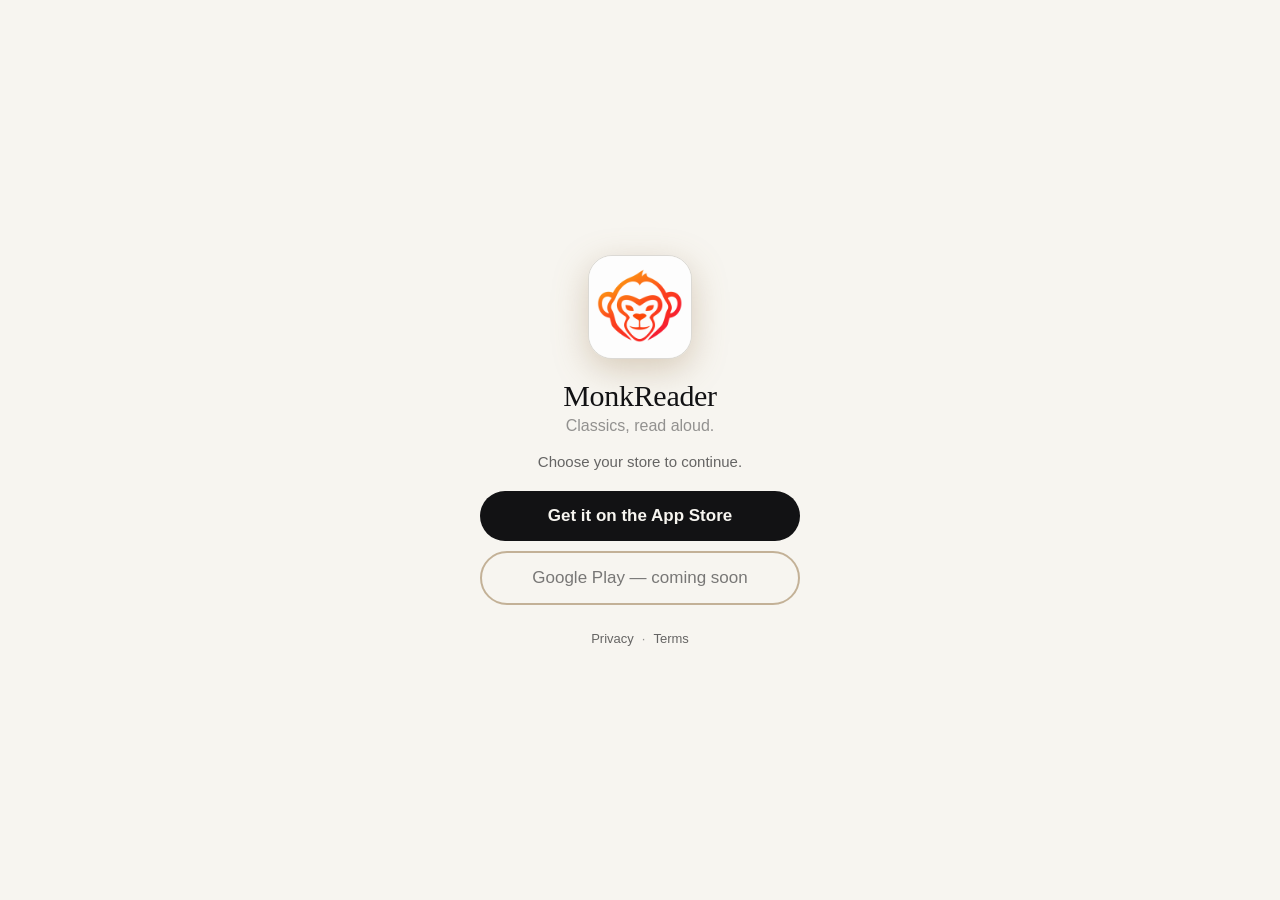
==== app-link/index.html @ 32d40a01 "Add smart app-link: auto-redirect to App Store / Play Store for social bios" ====
<!DOCTYPE html>
<html lang="en">
<head>
<meta charset="utf-8">
<meta name="viewport" content="width=device-width, initial-scale=1, viewport-fit=cover">
<title>MonkReader — Get the app</title>
<meta name="description" content="MonkReader turns classics and your documents into speech, on-device. Get it on the App Store or Google Play.">
<meta name="theme-color" content="#121214">

<!--
  ═══════════════════════════════════════════════════════════════════
  MONKREADER SMART LINK — one bio link for Instagram / YouTube / TikTok
  ═══════════════════════════════════════════════════════════════════
  HOW IT WORKS
    iPhone / iPad / Mac  → App Store (auto-redirect)
    Android              → Google Play (auto-redirect, once ANDROID_URL set)
    Desktop / unknown    → landing page with both store buttons (no redirect)

  GOING LIVE (Android is in review right now — this page already works)
    1. The day Play approves the app, paste its URL into ANDROID_URL below.
       That's the ONLY change needed. The bio link stays the same.
    2. iOS needs no change: it uses the same App Store listing as the live
       Mac app (id6804973353), so it lights up automatically on approval.

  TESTING (no device lab needed)
    ?store=ios      pretend to be an iPhone
    ?store=android  pretend to be an Android phone
    ?store=desktop  pretend to be a desktop browser
    ?noredirect=1   show the landing page without auto-redirecting
    Combine: ?store=android&noredirect=1

  DEPLOYED COPY
    This file is deployed from the Privacy repo (GitHub Pages) so the bio
    link is public and stable. Keep the Marketing/post-kit/app-link/ copy
    in sync — same file, same icon.png next to it.

  NOTE ON QUERY PARAMS (?, e.g. ?utm_source=instagram)
    They are harmless but are NOT forwarded to the stores — Apple/Google
    strip unknown params. Keep them if you add page analytics later.
-->
<link rel="icon" href="icon.png">
<link rel="apple-touch-icon" href="icon.png">
<link rel="canonical" href="https://funmania.github.io/MonkReader/app-link/">
<!-- If you add a custom domain, replace the funmania.github.io URLs below. -->
<meta property="og:type" content="website">
<meta property="og:site_name" content="MonkReader">
<meta property="og:title" content="MonkReader — Classics, read aloud">
<meta property="og:description" content="Any PDF, just press play. Get MonkReader on the App Store or Google Play.">
<meta property="og:url" content="https://funmania.github.io/MonkReader/app-link/">
<meta property="og:image" content="https://funmania.github.io/MonkReader/app-link/icon.png">
<meta name="twitter:card" content="summary">
<meta name="twitter:title" content="MonkReader — Classics, read aloud">
<meta name="twitter:description" content="Any PDF, just press play. Get MonkReader on the App Store or Google Play.">
<meta name="twitter:image" content="https://funmania.github.io/MonkReader/app-link/icon.png">
<style>
  :root {
    --paper: #f7f5f0; --ink: #121214; --soft: rgba(18,18,20,.64);
    --faint: rgba(18,18,20,.44); --hairline: rgba(18,18,20,.12);
    --brass: #9a7b4f; --brass-deep: #7c6240; --btn-ink: #121214;
  }
  @media (prefers-color-scheme: dark) {
    :root {
      --paper: #121214; --ink: #f2ede3; --soft: rgba(255,255,255,.62);
      --faint: rgba(255,255,255,.42); --hairline: rgba(255,255,255,.14);
      --brass: #c7a87a; --brass-deep: #c7a87a; --btn-ink: #f2ede3;
    }
  }
  * { margin: 0; padding: 0; box-sizing: border-box; }
  html { -webkit-text-size-adjust: 100%; }
  body {
    background: var(--paper); color: var(--ink);
    font-family: -apple-system, BlinkMacSystemFont, "SF Pro Text", "Segoe UI", Inter, Roboto, sans-serif;
    min-height: 100vh; min-height: 100dvh;
    display: flex; align-items: center; justify-content: center;
    padding: 24px 20px;
  }
  .card { text-align: center; max-width: 420px; width: 100%; }
  img.icon {
    width: 104px; height: 104px; border-radius: 24px; display: block; margin: 0 auto;
    box-shadow: 0 10px 34px rgba(154,123,79,.35);
    border: 1px solid var(--hairline);
  }
  h1 {
    font-family: Georgia, "Times New Roman", serif; font-weight: 400;
    font-size: 30px; letter-spacing: -.01em; margin: 20px 0 4px;
  }
  p.sub { color: var(--faint); font-size: 16px; margin-bottom: 18px; }
  p.status { color: var(--soft); font-size: 15px; min-height: 24px; margin-bottom: 14px; }
  .spinner {
    width: 22px; height: 22px; margin: 0 auto 14px; border-radius: 50%;
    border: 2.5px solid var(--hairline); border-top-color: var(--brass);
    animation: spin 0.9s linear infinite;
  }
  @media (prefers-reduced-motion: reduce) { .spinner { animation: none; } }
  @keyframes spin { to { transform: rotate(360deg); } }
  a.btn {
    display: block; margin: 10px auto; max-width: 320px;
    padding: 15px 20px; border-radius: 999px; text-decoration: none;
    font-size: 17px; font-weight: 600;
  }
  a.btn:focus-visible { outline: 3px solid var(--brass); outline-offset: 2px; }
  a.primary { background: var(--btn-ink); color: var(--paper); }
  @media (prefers-color-scheme: dark) { a.primary { background: #f2ede3; color: #121214; } }
  a.ghost { border: 2px solid var(--brass); color: var(--ink); font-weight: 500; }
  a.disabled { opacity: .55; }
  .soon {
    margin: 16px auto 0; max-width: 340px; font-size: 14px; line-height: 1.6;
    color: var(--soft); border: 1px dashed var(--brass);
    border-radius: 14px; padding: 12px 16px;
  }
  .hint {
    margin: 16px auto 0; max-width: 340px; font-size: 13.5px; line-height: 1.6;
    color: var(--faint);
  }
  footer { margin-top: 26px; font-size: 13px; color: var(--faint); }
  footer a { color: var(--soft); text-decoration: none; margin: 0 8px; }
  footer a:hover { color: var(--brass-deep); }
</style>
</head>
<body>
<main class="card">
  <img class="icon" src="icon.png" alt="MonkReader app icon" width="104" height="104" fetchpriority="high">
  <h1>MonkReader</h1>
  <p class="sub">Classics, read aloud.</p>
  <div class="spinner" id="spin" aria-hidden="true"></div>
  <p class="status" id="status" role="status" aria-live="polite">Finding your store…</p>
  <a class="btn primary" id="bMain" href="https://apps.apple.com/app/monkreader/id6804973353">Get the app</a>
  <a class="btn ghost" id="bAlt" href="https://apps.apple.com/app/monkreader/id6804973353" hidden>Other platform</a>
  <p class="soon" id="soon" hidden></p>
  <p class="hint" id="hint" hidden>Opened inside Instagram&nbsp;/ TikTok&nbsp;/ YouTube? If the store doesn’t open, tap <strong>···</strong> (top&nbsp;right) → “Open in browser”, then try again.</p>
  <noscript><p class="soon">JavaScript is off, so pick your store above — either button works without it.</p></noscript>
  <footer><a href="https://funmania.github.io/MonkReader/">Privacy</a>·<a href="https://funmania.github.io/MonkReader/terms.html">Terms</a></footer>
</main>
<script>
(function () {
  "use strict";

  // ── Store URLs ────────────────────────────────────────────────
  var IOS_URL = "https://apps.apple.com/app/monkreader/id6804973353";
  // TODO(Android launch): paste the Play Store URL the day it goes live, e.g.
  //   "https://play.google.com/store/apps/details?id=com.example.monkreader"
  // Until then Android visitors see "coming soon" (never a broken redirect).
  var ANDROID_URL = "";

  // ── Pure detection (unit-tested in node; keep logic in sync) ──
  function detectPlatform(ua, maxTouch, hadTouch) {
    ua = ua || "";
    if (/Android/i.test(ua)) return "android";
    if (/iPhone|iPad|iPod/i.test(ua)) return "ios";
    // iPadOS 13+ in desktop mode reports "Macintosh" — touch gives it away.
    if (/Macintosh|Mac OS X/i.test(ua) && ((maxTouch || 0) > 1 || hadTouch === true)) return "ios";
    if (/Macintosh|Mac OS X/i.test(ua)) return "mac";
    if (/Windows|Linux|CrOS|CrOS x86_64|PlayStation|Xbox|Nintendo/i.test(ua)) return "desktop";
    if (/Mobile/i.test(ua)) return "ios"; // unknown phone: App Store is live today
    return "desktop";
  }
  function isInApp(ua) {
    return /Instagram|FBAN|FBAV|FB_IAB|TikTok|Musical\.ly|Snapchat|YouTube|Line\/|MicroMessenger|WeChat|Weibo|Twitter|Pinterest|LinkedIn|Discord|Telegram|WhatsApp|KAKAOTALK|Naver|ByteDance/i.test(ua || "");
  }

  // ── Inputs ────────────────────────────────────────────────────
  var ua = navigator.userAgent || "";
  var touch = navigator.maxTouchPoints || 0;
  var params = new URLSearchParams(location.search);
  var force = (params.get("store") || "").toLowerCase();
  var noRedirect = params.has("noredirect") || params.get("redirect") === "0";
  var platform = (force === "ios" || force === "android" || force === "mac" || force === "desktop")
    ? force : detectPlatform(ua, touch, false);

  // ── Render ────────────────────────────────────────────────────
  var status = document.getElementById("status");
  var spin = document.getElementById("spin");
  var main = document.getElementById("bMain");
  var alt = document.getElementById("bAlt");
  var soon = document.getElementById("soon");
  var hint = document.getElementById("hint");
  var target = null;

  function setMain(text, href, disabled) {
    main.textContent = text;
    main.href = href;
    main.classList.toggle("disabled", !!disabled);
    if (disabled) main.setAttribute("aria-disabled", "true");
    else main.removeAttribute("aria-disabled");
  }
  function setAlt(text, href) {
    alt.textContent = text;
    alt.href = href;
    alt.hidden = false;
  }

  if (platform === "android" && ANDROID_URL) {
    status.textContent = "Taking you to Google Play…";
    setMain("Get it on Google Play", ANDROID_URL, false);
    setAlt("App Store", IOS_URL);
    target = ANDROID_URL;
  } else if (platform === "android") {
    // Android build still in review: no redirect, no dead link.
    spin.style.display = "none";
    status.textContent = "You’re early — good taste.";
    setMain("Google Play — coming soon", "#", true);
    setAlt("Get it on iPhone / Mac", IOS_URL);
    soon.textContent = "MonkReader for Android is in review. This same link will open Google Play the moment it’s live — check back soon.";
    soon.hidden = false;
  } else if (platform === "desktop") {
    spin.style.display = "none";
    status.textContent = "Choose your store to continue.";
    setMain("Get it on the App Store", IOS_URL, false);
    if (ANDROID_URL) setAlt("Get it on Google Play", ANDROID_URL);
    else { setAlt("Google Play — coming soon", "#"); alt.classList.add("disabled"); alt.setAttribute("aria-disabled", "true"); }
  } else { // ios or mac — same listing, live since the Mac release
    status.textContent = "Taking you to the App Store…";
    setMain("Get it on the App Store", IOS_URL, false);
    if (ANDROID_URL) setAlt("Google Play", ANDROID_URL);
    target = IOS_URL;
  }

  if (isInApp(ua) && platform !== "desktop") hint.hidden = false;

  // ── Auto-redirect (phones only, short beat so the tap target exists
  //    if an in-app browser blocks programmatic navigation) ──────
  if (target && !noRedirect) {
    setTimeout(function () { location.replace(target); }, 450);
    setTimeout(function () {
      spin.style.display = "none";
      status.textContent = "Not redirected? Tap the button below.";
    }, 2600);
  } else {
    spin.style.display = "none";
  }
})();
</script>
</body>
</html>
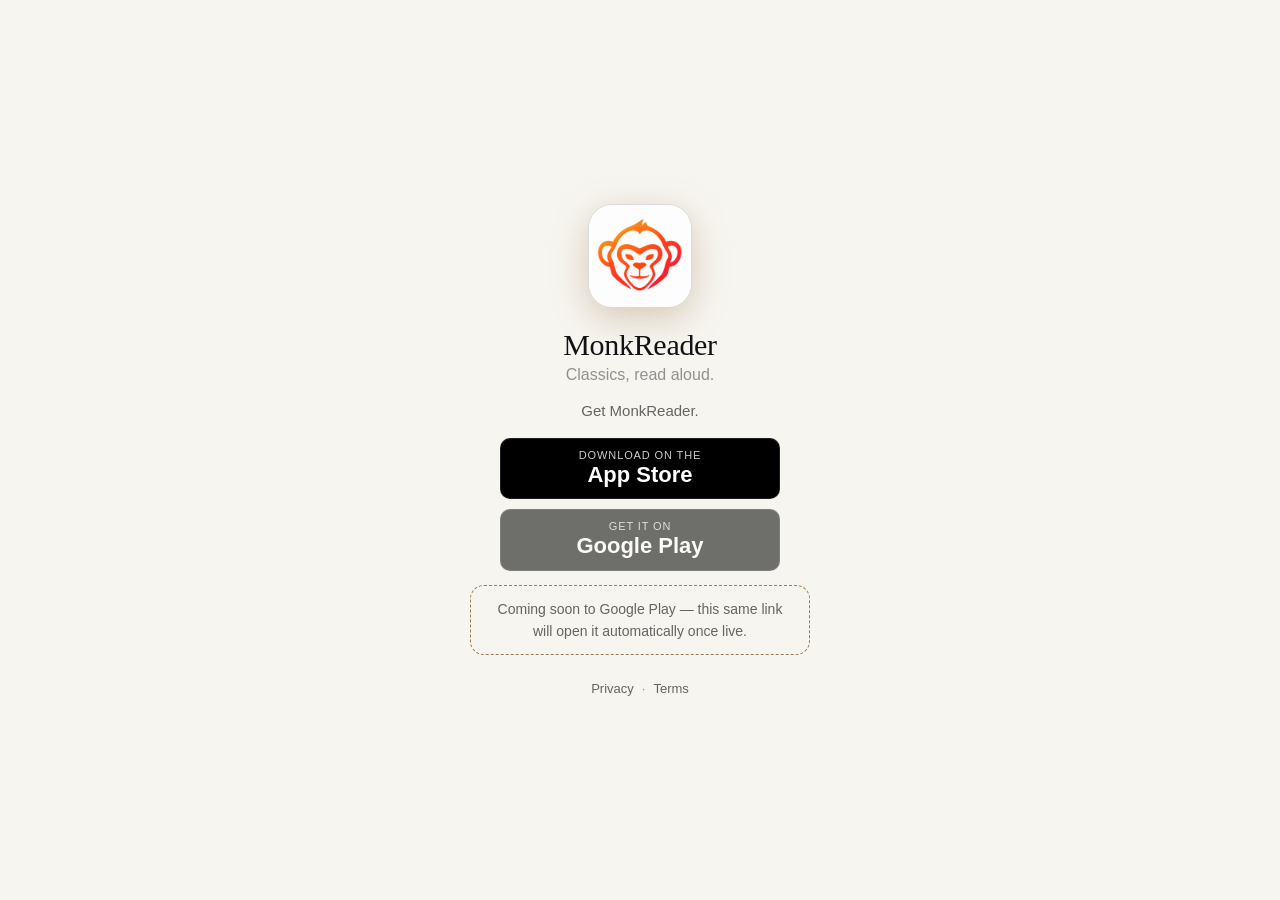
==== commit 8d74a89f: "Simplify app-link to standard App Store + Google Play badges" ====
--- a/app-link/index.html
+++ b/app-link/index.html
@@ -4,39 +4,17 @@
 <meta charset="utf-8">
 <meta name="viewport" content="width=device-width, initial-scale=1, viewport-fit=cover">
 <title>MonkReader — Get the app</title>
-<meta name="description" content="MonkReader turns classics and your documents into speech, on-device. Get it on the App Store or Google Play.">
+<meta name="description" content="MonkReader turns classics and your documents into speech, on-device. Download on the App Store or get it on Google Play.">
 <meta name="theme-color" content="#121214">
 
 <!--
-  ═══════════════════════════════════════════════════════════════════
-  MONKREADER SMART LINK — one bio link for Instagram / YouTube / TikTok
-  ═══════════════════════════════════════════════════════════════════
-  HOW IT WORKS
-    iPhone / iPad / Mac  → App Store (auto-redirect)
-    Android              → Google Play (auto-redirect, once ANDROID_URL set)
-    Desktop / unknown    → landing page with both store buttons (no redirect)
+  MONKREADER SMART LINK — one bio link for Instagram / YouTube / TikTok.
+  iPhone/iPad → App Store. Android → Google Play (once ANDROID_URL is set).
+  Anything else → both badges, no redirect.
 
-  GOING LIVE (Android is in review right now — this page already works)
-    1. The day Play approves the app, paste its URL into ANDROID_URL below.
-       That's the ONLY change needed. The bio link stays the same.
-    2. iOS needs no change: it uses the same App Store listing as the live
-       Mac app (id6804973353), so it lights up automatically on approval.
-
-  TESTING (no device lab needed)
-    ?store=ios      pretend to be an iPhone
-    ?store=android  pretend to be an Android phone
-    ?store=desktop  pretend to be a desktop browser
-    ?noredirect=1   show the landing page without auto-redirecting
-    Combine: ?store=android&noredirect=1
-
-  DEPLOYED COPY
-    This file is deployed from the Privacy repo (GitHub Pages) so the bio
-    link is public and stable. Keep the Marketing/post-kit/app-link/ copy
-    in sync — same file, same icon.png next to it.
-
-  NOTE ON QUERY PARAMS (?, e.g. ?utm_source=instagram)
-    They are harmless but are NOT forwarded to the stores — Apple/Google
-    strip unknown params. Keep them if you add page analytics later.
+  ANDROID LAUNCH: paste the Play Store URL into ANDROID_URL below. Only change needed.
+  TESTING: ?store=ios | ?store=android | ?store=desktop, ?noredirect=1 to preview.
+  Deployed from the Privacy repo (GitHub Pages). Keep Marketing/post-kit/app-link/ in sync.
 -->
 <link rel="icon" href="icon.png">
 <link rel="apple-touch-icon" href="icon.png">
@@ -45,24 +23,24 @@
 <meta property="og:type" content="website">
 <meta property="og:site_name" content="MonkReader">
 <meta property="og:title" content="MonkReader — Classics, read aloud">
-<meta property="og:description" content="Any PDF, just press play. Get MonkReader on the App Store or Google Play.">
+<meta property="og:description" content="Any PDF, just press play. Download on the App Store or get it on Google Play.">
 <meta property="og:url" content="https://funmania.github.io/MonkReader/app-link/">
 <meta property="og:image" content="https://funmania.github.io/MonkReader/app-link/icon.png">
 <meta name="twitter:card" content="summary">
 <meta name="twitter:title" content="MonkReader — Classics, read aloud">
-<meta name="twitter:description" content="Any PDF, just press play. Get MonkReader on the App Store or Google Play.">
+<meta name="twitter:description" content="Any PDF, just press play. Download on the App Store or get it on Google Play.">
 <meta name="twitter:image" content="https://funmania.github.io/MonkReader/app-link/icon.png">
 <style>
   :root {
     --paper: #f7f5f0; --ink: #121214; --soft: rgba(18,18,20,.64);
     --faint: rgba(18,18,20,.44); --hairline: rgba(18,18,20,.12);
-    --brass: #9a7b4f; --brass-deep: #7c6240; --btn-ink: #121214;
+    --brass: #9a7b4f; --brass-deep: #7c6240;
   }
   @media (prefers-color-scheme: dark) {
     :root {
       --paper: #121214; --ink: #f2ede3; --soft: rgba(255,255,255,.62);
       --faint: rgba(255,255,255,.42); --hairline: rgba(255,255,255,.14);
-      --brass: #c7a87a; --brass-deep: #c7a87a; --btn-ink: #f2ede3;
+      --brass: #c7a87a; --brass-deep: #c7a87a;
     }
   }
   * { margin: 0; padding: 0; box-sizing: border-box; }
@@ -85,33 +63,29 @@
     font-size: 30px; letter-spacing: -.01em; margin: 20px 0 4px;
   }
   p.sub { color: var(--faint); font-size: 16px; margin-bottom: 18px; }
-  p.status { color: var(--soft); font-size: 15px; min-height: 24px; margin-bottom: 14px; }
+  p.status { color: var(--soft); font-size: 15px; min-height: 24px; margin-bottom: 12px; }
   .spinner {
-    width: 22px; height: 22px; margin: 0 auto 14px; border-radius: 50%;
+    width: 22px; height: 22px; margin: 0 auto 12px; border-radius: 50%;
     border: 2.5px solid var(--hairline); border-top-color: var(--brass);
     animation: spin 0.9s linear infinite;
   }
   @media (prefers-reduced-motion: reduce) { .spinner { animation: none; } }
   @keyframes spin { to { transform: rotate(360deg); } }
-  a.btn {
-    display: block; margin: 10px auto; max-width: 320px;
-    padding: 15px 20px; border-radius: 999px; text-decoration: none;
-    font-size: 17px; font-weight: 600;
+  a.store {
+    display: block; margin: 10px auto; max-width: 280px;
+    background: #000; color: #fff; border: 1px solid rgba(255,255,255,.12);
+    border-radius: 10px; padding: 10px 16px; text-decoration: none;
   }
-  a.btn:focus-visible { outline: 3px solid var(--brass); outline-offset: 2px; }
-  a.primary { background: var(--btn-ink); color: var(--paper); }
-  @media (prefers-color-scheme: dark) { a.primary { background: #f2ede3; color: #121214; } }
-  a.ghost { border: 2px solid var(--brass); color: var(--ink); font-weight: 500; }
-  a.disabled { opacity: .55; }
+  a.store:focus-visible { outline: 3px solid var(--brass); outline-offset: 2px; }
+  a.store .t1 { display: block; font-size: 11px; letter-spacing: .08em; text-transform: uppercase; opacity: .8; }
+  a.store .t2 { display: block; font-size: 22px; font-weight: 600; line-height: 1.25; }
+  a.store.disabled { opacity: .55; }
   .soon {
-    margin: 16px auto 0; max-width: 340px; font-size: 14px; line-height: 1.6;
+    margin: 14px auto 0; max-width: 340px; font-size: 14px; line-height: 1.6;
     color: var(--soft); border: 1px dashed var(--brass);
     border-radius: 14px; padding: 12px 16px;
   }
-  .hint {
-    margin: 16px auto 0; max-width: 340px; font-size: 13.5px; line-height: 1.6;
-    color: var(--faint);
-  }
+  .hint { margin: 14px auto 0; max-width: 340px; font-size: 13.5px; line-height: 1.6; color: var(--faint); }
   footer { margin-top: 26px; font-size: 13px; color: var(--faint); }
   footer a { color: var(--soft); text-decoration: none; margin: 0 8px; }
   footer a:hover { color: var(--brass-deep); }
@@ -124,106 +98,85 @@
   <p class="sub">Classics, read aloud.</p>
   <div class="spinner" id="spin" aria-hidden="true"></div>
   <p class="status" id="status" role="status" aria-live="polite">Finding your store…</p>
-  <a class="btn primary" id="bMain" href="https://apps.apple.com/app/monkreader/id6804973353">Get the app</a>
-  <a class="btn ghost" id="bAlt" href="https://apps.apple.com/app/monkreader/id6804973353" hidden>Other platform</a>
+  <a class="store" id="bApple" href="https://apps.apple.com/app/monkreader/id6804973353"><span class="t1">Download on the</span><span class="t2">App Store</span></a>
+  <a class="store" id="bPlay" href="#"><span class="t1">Get it on</span><span class="t2">Google Play</span></a>
   <p class="soon" id="soon" hidden></p>
   <p class="hint" id="hint" hidden>Opened inside Instagram&nbsp;/ TikTok&nbsp;/ YouTube? If the store doesn’t open, tap <strong>···</strong> (top&nbsp;right) → “Open in browser”, then try again.</p>
-  <noscript><p class="soon">JavaScript is off, so pick your store above — either button works without it.</p></noscript>
   <footer><a href="https://funmania.github.io/MonkReader/">Privacy</a>·<a href="https://funmania.github.io/MonkReader/terms.html">Terms</a></footer>
 </main>
 <script>
 (function () {
   "use strict";
 
-  // ── Store URLs ────────────────────────────────────────────────
   var IOS_URL = "https://apps.apple.com/app/monkreader/id6804973353";
   // TODO(Android launch): paste the Play Store URL the day it goes live, e.g.
   //   "https://play.google.com/store/apps/details?id=com.example.monkreader"
-  // Until then Android visitors see "coming soon" (never a broken redirect).
   var ANDROID_URL = "";
 
-  // ── Pure detection (unit-tested in node; keep logic in sync) ──
-  function detectPlatform(ua, maxTouch, hadTouch) {
+  function isAndroid(ua) { return /Android/i.test(ua || ""); }
+  function isApplePhone(ua, maxTouch) {
     ua = ua || "";
-    if (/Android/i.test(ua)) return "android";
-    if (/iPhone|iPad|iPod/i.test(ua)) return "ios";
+    if (/iPhone|iPad|iPod/i.test(ua)) return true;
     // iPadOS 13+ in desktop mode reports "Macintosh" — touch gives it away.
-    if (/Macintosh|Mac OS X/i.test(ua) && ((maxTouch || 0) > 1 || hadTouch === true)) return "ios";
-    if (/Macintosh|Mac OS X/i.test(ua)) return "mac";
-    if (/Windows|Linux|CrOS|CrOS x86_64|PlayStation|Xbox|Nintendo/i.test(ua)) return "desktop";
-    if (/Mobile/i.test(ua)) return "ios"; // unknown phone: App Store is live today
-    return "desktop";
+    if (/Macintosh|Mac OS X/i.test(ua) && (maxTouch || 0) > 1) return true;
+    return /Mobile/i.test(ua) && !isAndroid(ua);
   }
   function isInApp(ua) {
     return /Instagram|FBAN|FBAV|FB_IAB|TikTok|Musical\.ly|Snapchat|YouTube|Line\/|MicroMessenger|WeChat|Weibo|Twitter|Pinterest|LinkedIn|Discord|Telegram|WhatsApp|KAKAOTALK|Naver|ByteDance/i.test(ua || "");
   }
 
-  // ── Inputs ────────────────────────────────────────────────────
   var ua = navigator.userAgent || "";
   var touch = navigator.maxTouchPoints || 0;
   var params = new URLSearchParams(location.search);
   var force = (params.get("store") || "").toLowerCase();
   var noRedirect = params.has("noredirect") || params.get("redirect") === "0";
-  var platform = (force === "ios" || force === "android" || force === "mac" || force === "desktop")
-    ? force : detectPlatform(ua, touch, false);
 
-  // ── Render ────────────────────────────────────────────────────
+  var android = force === "android" ? true : force === "ios" || force === "desktop" ? false : isAndroid(ua);
+  var applePhone = force === "ios" ? true : force === "android" || force === "desktop" ? false : isApplePhone(ua, touch);
+
   var status = document.getElementById("status");
   var spin = document.getElementById("spin");
-  var main = document.getElementById("bMain");
-  var alt = document.getElementById("bAlt");
+  var bApple = document.getElementById("bApple");
+  var bPlay = document.getElementById("bPlay");
   var soon = document.getElementById("soon");
   var hint = document.getElementById("hint");
   var target = null;
 
-  function setMain(text, href, disabled) {
-    main.textContent = text;
-    main.href = href;
-    main.classList.toggle("disabled", !!disabled);
-    if (disabled) main.setAttribute("aria-disabled", "true");
-    else main.removeAttribute("aria-disabled");
-  }
-  function setAlt(text, href) {
-    alt.textContent = text;
-    alt.href = href;
-    alt.hidden = false;
+  bApple.href = IOS_URL;
+  if (ANDROID_URL) {
+    bPlay.href = ANDROID_URL;
+  } else {
+    bPlay.href = "#";
+    bPlay.classList.add("disabled");
+    bPlay.setAttribute("aria-disabled", "true");
+    soon.textContent = "Coming soon to Google Play — this same link will open it automatically once live.";
+    soon.hidden = false;
   }
 
-  if (platform === "android" && ANDROID_URL) {
+  // Relevant store first, so the tap target is on top if auto-redirect is blocked.
+  if (android && ANDROID_URL) bPlay.parentNode.insertBefore(bPlay, bApple);
+
+  if (android && ANDROID_URL) {
     status.textContent = "Taking you to Google Play…";
-    setMain("Get it on Google Play", ANDROID_URL, false);
-    setAlt("App Store", IOS_URL);
     target = ANDROID_URL;
-  } else if (platform === "android") {
-    // Android build still in review: no redirect, no dead link.
+  } else if (android) {
     spin.style.display = "none";
-    status.textContent = "You’re early — good taste.";
-    setMain("Google Play — coming soon", "#", true);
-    setAlt("Get it on iPhone / Mac", IOS_URL);
-    soon.textContent = "MonkReader for Android is in review. This same link will open Google Play the moment it’s live — check back soon.";
-    soon.hidden = false;
-  } else if (platform === "desktop") {
+    status.textContent = "Coming soon to Google Play.";
+  } else if (applePhone) {
+    status.textContent = "Taking you to the App Store…";
+    target = IOS_URL;
+  } else {
     spin.style.display = "none";
-    status.textContent = "Choose your store to continue.";
-    setMain("Get it on the App Store", IOS_URL, false);
-    if (ANDROID_URL) setAlt("Get it on Google Play", ANDROID_URL);
-    else { setAlt("Google Play — coming soon", "#"); alt.classList.add("disabled"); alt.setAttribute("aria-disabled", "true"); }
-  } else { // ios or mac — same listing, live since the Mac release
-    status.textContent = "Taking you to the App Store…";
-    setMain("Get it on the App Store", IOS_URL, false);
-    if (ANDROID_URL) setAlt("Google Play", ANDROID_URL);
-    target = IOS_URL;
+    status.textContent = "Get MonkReader.";
   }
 
-  if (isInApp(ua) && platform !== "desktop") hint.hidden = false;
+  if (isInApp(ua) && (applePhone || android)) hint.hidden = false;
 
-  // ── Auto-redirect (phones only, short beat so the tap target exists
-  //    if an in-app browser blocks programmatic navigation) ──────
   if (target && !noRedirect) {
     setTimeout(function () { location.replace(target); }, 450);
     setTimeout(function () {
       spin.style.display = "none";
-      status.textContent = "Not redirected? Tap the button below.";
+      status.textContent = "Not redirected? Tap below.";
     }, 2600);
   } else {
     spin.style.display = "none";
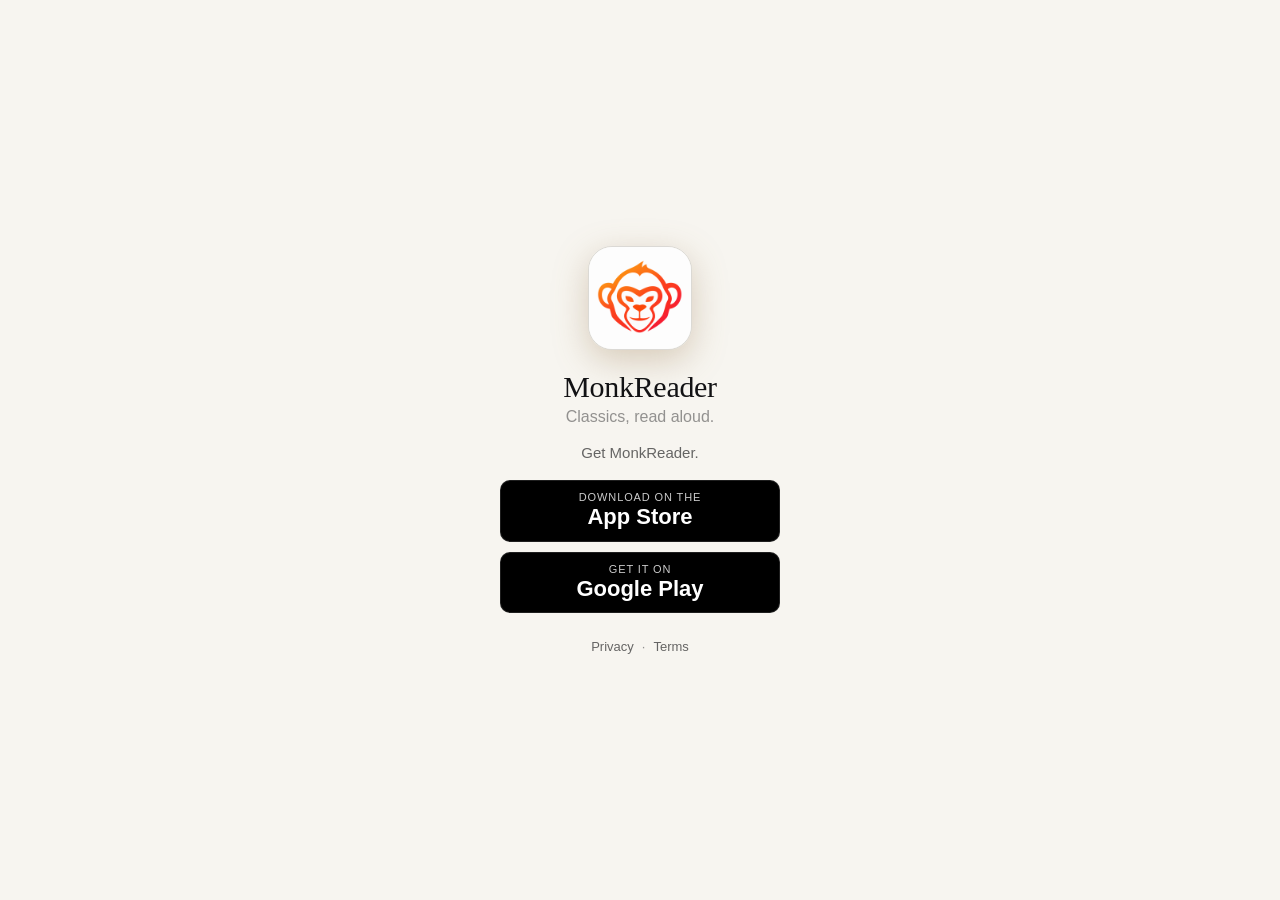
==== commit 252056ba: "Set live Google Play URL in app-link" ====
--- a/app-link/index.html
+++ b/app-link/index.html
@@ -9,10 +9,10 @@
 
 <!--
   MONKREADER SMART LINK — one bio link for Instagram / YouTube / TikTok.
-  iPhone/iPad → App Store. Android → Google Play (once ANDROID_URL is set).
+  iPhone/iPad → App Store. Android → Google Play.
   Anything else → both badges, no redirect.
 
-  ANDROID LAUNCH: paste the Play Store URL into ANDROID_URL below. Only change needed.
+  Both stores are live; no further changes needed.
   TESTING: ?store=ios | ?store=android | ?store=desktop, ?noredirect=1 to preview.
   Deployed from the Privacy repo (GitHub Pages). Keep Marketing/post-kit/app-link/ in sync.
 -->
@@ -109,9 +109,8 @@
   "use strict";
 
   var IOS_URL = "https://apps.apple.com/app/monkreader/id6804973353";
-  // TODO(Android launch): paste the Play Store URL the day it goes live, e.g.
-  //   "https://play.google.com/store/apps/details?id=com.example.monkreader"
-  var ANDROID_URL = "";
+  // Google Play listing (live). iOS uses the App Store listing above.
+  var ANDROID_URL = "https://play.google.com/store/apps/details?id=com.uc.bolekani";
 
   function isAndroid(ua) { return /Android/i.test(ua || ""); }
   function isApplePhone(ua, maxTouch) {
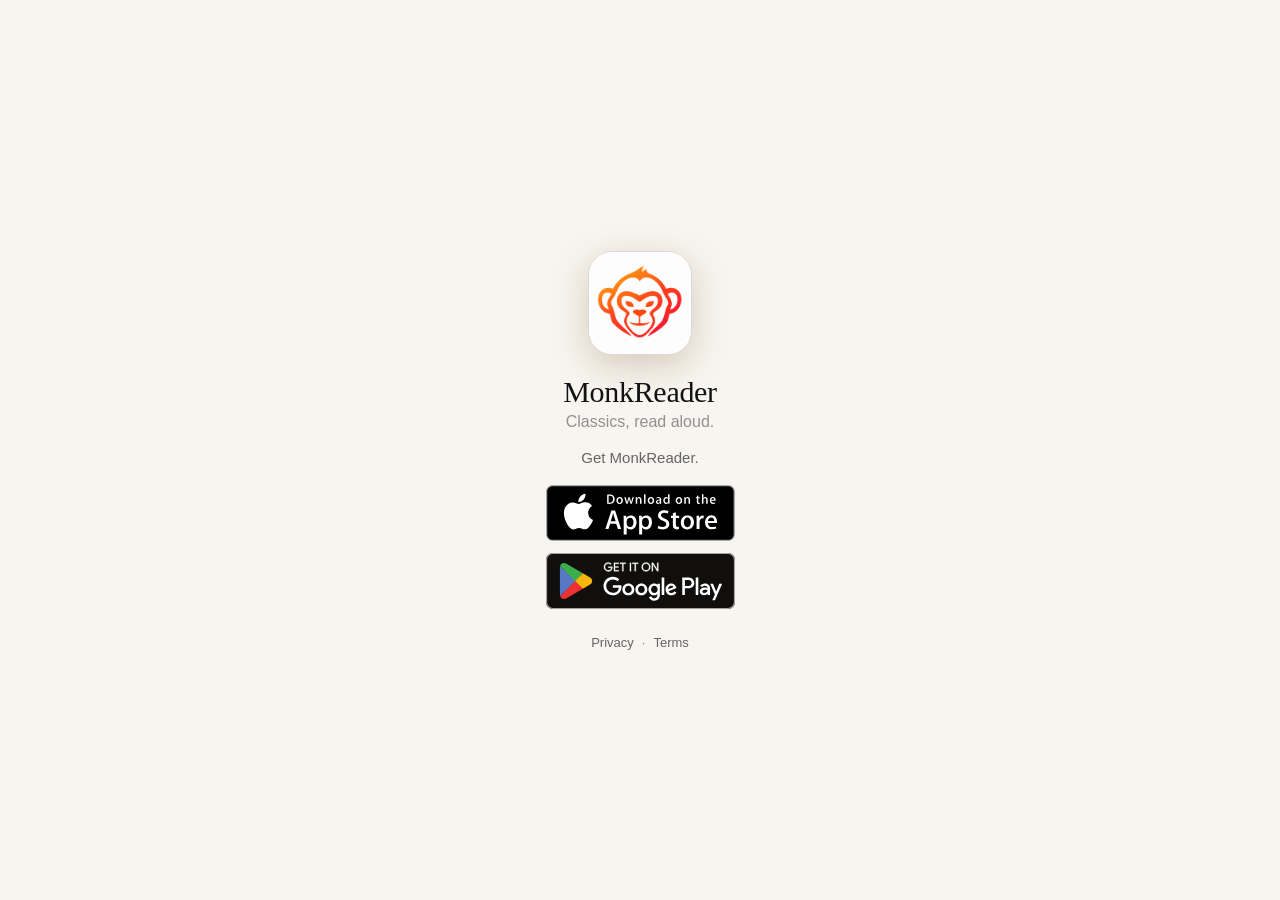
==== commit 4ed47c3c: "Use official App Store + Google Play badges in app-link" ====
--- a/app-link/index.html
+++ b/app-link/index.html
@@ -71,15 +71,11 @@
   }
   @media (prefers-reduced-motion: reduce) { .spinner { animation: none; } }
   @keyframes spin { to { transform: rotate(360deg); } }
-  a.store {
-    display: block; margin: 10px auto; max-width: 280px;
-    background: #000; color: #fff; border: 1px solid rgba(255,255,255,.12);
-    border-radius: 10px; padding: 10px 16px; text-decoration: none;
-  }
-  a.store:focus-visible { outline: 3px solid var(--brass); outline-offset: 2px; }
-  a.store .t1 { display: block; font-size: 11px; letter-spacing: .08em; text-transform: uppercase; opacity: .8; }
-  a.store .t2 { display: block; font-size: 22px; font-weight: 600; line-height: 1.25; }
-  a.store.disabled { opacity: .55; }
+  .badges { display: flex; flex-direction: column; align-items: center; gap: 12px; margin-top: 4px; }
+  a.badge { display: inline-block; line-height: 0; }
+  a.badge:focus-visible { outline: 3px solid var(--brass); outline-offset: 4px; border-radius: 10px; }
+  a.badge svg { height: 56px; width: auto; display: block; }
+  a.badge.disabled svg { filter: grayscale(1); opacity: .55; }
   .soon {
     margin: 14px auto 0; max-width: 340px; font-size: 14px; line-height: 1.6;
     color: var(--soft); border: 1px dashed var(--brass);
@@ -98,8 +94,137 @@
   <p class="sub">Classics, read aloud.</p>
   <div class="spinner" id="spin" aria-hidden="true"></div>
   <p class="status" id="status" role="status" aria-live="polite">Finding your store…</p>
-  <a class="store" id="bApple" href="https://apps.apple.com/app/monkreader/id6804973353"><span class="t1">Download on the</span><span class="t2">App Store</span></a>
-  <a class="store" id="bPlay" href="#"><span class="t1">Get it on</span><span class="t2">Google Play</span></a>
+  <div class="badges">
+    <a class="badge" id="bApple" href="https://apps.apple.com/app/monkreader/id6804973353"><svg role="img" version="1.1" id="US_UK_Download_on_the" xmlns="http://www.w3.org/2000/svg" xmlns:xlink="http://www.w3.org/1999/xlink"
+	 x="0px" y="0px" viewBox="0 0 135 40" enable-background="new 0 0 135 40" xml:space="preserve"><title>Download on the App Store</title>
+<g>
+	<path fill="#A6A6A6" d="M130.197,40H4.729C2.122,40,0,37.872,0,35.267V4.726C0,2.12,2.122,0,4.729,0h125.468
+		C132.803,0,135,2.12,135,4.726v30.541C135,37.872,132.803,40,130.197,40L130.197,40z"/>
+	<path d="M134.032,35.268c0,2.116-1.714,3.83-3.834,3.83H4.729c-2.119,0-3.839-1.714-3.839-3.83V4.725
+		c0-2.115,1.72-3.835,3.839-3.835h125.468c2.121,0,3.834,1.72,3.834,3.835L134.032,35.268L134.032,35.268z"/>
+	<g>
+		<g>
+			<path fill="#FFFFFF" d="M30.128,19.784c-0.029-3.223,2.639-4.791,2.761-4.864c-1.511-2.203-3.853-2.504-4.676-2.528
+				c-1.967-0.207-3.875,1.177-4.877,1.177c-1.022,0-2.565-1.157-4.228-1.123c-2.14,0.033-4.142,1.272-5.24,3.196
+				c-2.266,3.923-0.576,9.688,1.595,12.859c1.086,1.553,2.355,3.287,4.016,3.226c1.625-0.067,2.232-1.036,4.193-1.036
+				c1.943,0,2.513,1.036,4.207,0.997c1.744-0.028,2.842-1.56,3.89-3.127c1.255-1.78,1.759-3.533,1.779-3.623
+				C33.507,24.924,30.161,23.647,30.128,19.784z"/>
+			<path fill="#FFFFFF" d="M26.928,10.306c0.874-1.093,1.472-2.58,1.306-4.089c-1.265,0.056-2.847,0.875-3.758,1.944
+				c-0.806,0.942-1.526,2.486-1.34,3.938C24.557,12.205,26.016,11.382,26.928,10.306z"/>
+		</g>
+	</g>
+	<g>
+		<path fill="#FFFFFF" d="M53.645,31.504h-2.271l-1.244-3.909h-4.324l-1.185,3.909h-2.211l4.284-13.308h2.646L53.645,31.504z
+			 M49.755,25.955L48.63,22.48c-0.119-0.355-0.342-1.191-0.671-2.507h-0.04c-0.131,0.566-0.342,1.402-0.632,2.507l-1.105,3.475
+			H49.755z"/>
+		<path fill="#FFFFFF" d="M64.662,26.588c0,1.632-0.441,2.922-1.323,3.869c-0.79,0.843-1.771,1.264-2.942,1.264
+			c-1.264,0-2.172-0.454-2.725-1.362h-0.04v5.055h-2.132V25.067c0-1.026-0.027-2.079-0.079-3.159h1.875l0.119,1.521h0.04
+			c0.711-1.146,1.79-1.718,3.238-1.718c1.132,0,2.077,0.447,2.833,1.342C64.284,23.949,64.662,25.127,64.662,26.588z M62.49,26.666
+			c0-0.934-0.21-1.704-0.632-2.31c-0.461-0.632-1.08-0.948-1.856-0.948c-0.526,0-1.004,0.176-1.431,0.523
+			c-0.428,0.35-0.708,0.807-0.839,1.373c-0.066,0.264-0.099,0.48-0.099,0.65v1.6c0,0.698,0.214,1.287,0.642,1.768
+			s0.984,0.721,1.668,0.721c0.803,0,1.428-0.31,1.875-0.928C62.266,28.496,62.49,27.68,62.49,26.666z"/>
+		<path fill="#FFFFFF" d="M75.699,26.588c0,1.632-0.441,2.922-1.324,3.869c-0.789,0.843-1.77,1.264-2.941,1.264
+			c-1.264,0-2.172-0.454-2.724-1.362H68.67v5.055h-2.132V25.067c0-1.026-0.027-2.079-0.079-3.159h1.875l0.119,1.521h0.04
+			c0.71-1.146,1.789-1.718,3.238-1.718c1.131,0,2.076,0.447,2.834,1.342C75.32,23.949,75.699,25.127,75.699,26.588z M73.527,26.666
+			c0-0.934-0.211-1.704-0.633-2.31c-0.461-0.632-1.078-0.948-1.855-0.948c-0.527,0-1.004,0.176-1.432,0.523
+			c-0.428,0.35-0.707,0.807-0.838,1.373c-0.065,0.264-0.099,0.48-0.099,0.65v1.6c0,0.698,0.214,1.287,0.64,1.768
+			c0.428,0.48,0.984,0.721,1.67,0.721c0.803,0,1.428-0.31,1.875-0.928C73.303,28.496,73.527,27.68,73.527,26.666z"/>
+		<path fill="#FFFFFF" d="M88.039,27.772c0,1.132-0.393,2.053-1.182,2.764c-0.867,0.777-2.074,1.165-3.625,1.165
+			c-1.432,0-2.58-0.276-3.449-0.829l0.494-1.777c0.936,0.566,1.963,0.85,3.082,0.85c0.803,0,1.428-0.182,1.877-0.544
+			c0.447-0.362,0.67-0.848,0.67-1.454c0-0.54-0.184-0.995-0.553-1.364c-0.367-0.369-0.98-0.712-1.836-1.029
+			c-2.33-0.869-3.494-2.142-3.494-3.816c0-1.094,0.408-1.991,1.225-2.689c0.814-0.699,1.9-1.048,3.258-1.048
+			c1.211,0,2.217,0.211,3.02,0.632l-0.533,1.738c-0.75-0.408-1.598-0.612-2.547-0.612c-0.75,0-1.336,0.185-1.756,0.553
+			c-0.355,0.329-0.533,0.73-0.533,1.205c0,0.526,0.203,0.961,0.611,1.303c0.355,0.316,1,0.658,1.936,1.027
+			c1.145,0.461,1.986,1,2.527,1.618C87.77,26.081,88.039,26.852,88.039,27.772z"/>
+		<path fill="#FFFFFF" d="M95.088,23.508h-2.35v4.659c0,1.185,0.414,1.777,1.244,1.777c0.381,0,0.697-0.033,0.947-0.099l0.059,1.619
+			c-0.42,0.157-0.973,0.236-1.658,0.236c-0.842,0-1.5-0.257-1.975-0.77c-0.473-0.514-0.711-1.376-0.711-2.587v-4.837h-1.4v-1.6h1.4
+			v-1.757l2.094-0.632v2.389h2.35V23.508z"/>
+		<path fill="#FFFFFF" d="M105.691,26.627c0,1.475-0.422,2.686-1.264,3.633c-0.883,0.975-2.055,1.461-3.516,1.461
+			c-1.408,0-2.529-0.467-3.365-1.401s-1.254-2.113-1.254-3.534c0-1.487,0.43-2.705,1.293-3.652c0.861-0.948,2.023-1.422,3.484-1.422
+			c1.408,0,2.541,0.467,3.396,1.402C105.283,24.021,105.691,25.192,105.691,26.627z M103.479,26.696
+			c0-0.885-0.189-1.644-0.572-2.277c-0.447-0.766-1.086-1.148-1.914-1.148c-0.857,0-1.508,0.383-1.955,1.148
+			c-0.383,0.634-0.572,1.405-0.572,2.317c0,0.885,0.189,1.644,0.572,2.276c0.461,0.766,1.105,1.148,1.936,1.148
+			c0.814,0,1.453-0.39,1.914-1.168C103.281,28.347,103.479,27.58,103.479,26.696z"/>
+		<path fill="#FFFFFF" d="M112.621,23.783c-0.211-0.039-0.436-0.059-0.672-0.059c-0.75,0-1.33,0.283-1.738,0.85
+			c-0.355,0.5-0.533,1.132-0.533,1.895v5.035h-2.131l0.02-6.574c0-1.106-0.027-2.113-0.08-3.021h1.857l0.078,1.836h0.059
+			c0.225-0.631,0.58-1.139,1.066-1.52c0.475-0.343,0.988-0.514,1.541-0.514c0.197,0,0.375,0.014,0.533,0.039V23.783z"/>
+		<path fill="#FFFFFF" d="M122.156,26.252c0,0.382-0.025,0.704-0.078,0.967h-6.396c0.025,0.948,0.334,1.673,0.928,2.173
+			c0.539,0.447,1.236,0.671,2.092,0.671c0.947,0,1.811-0.151,2.588-0.454l0.334,1.48c-0.908,0.396-1.98,0.593-3.217,0.593
+			c-1.488,0-2.656-0.438-3.506-1.313c-0.848-0.875-1.273-2.05-1.273-3.524c0-1.447,0.395-2.652,1.186-3.613
+			c0.828-1.026,1.947-1.539,3.355-1.539c1.383,0,2.43,0.513,3.141,1.539C121.873,24.047,122.156,25.055,122.156,26.252z
+			 M120.123,25.699c0.014-0.632-0.125-1.178-0.414-1.639c-0.369-0.593-0.936-0.889-1.699-0.889c-0.697,0-1.264,0.289-1.697,0.869
+			c-0.355,0.461-0.566,1.014-0.631,1.658H120.123z"/>
+	</g>
+	<g>
+		<g>
+			<path fill="#FFFFFF" d="M49.05,10.009c0,1.177-0.353,2.063-1.058,2.658c-0.653,0.549-1.581,0.824-2.783,0.824
+				c-0.596,0-1.106-0.026-1.533-0.078V6.982c0.557-0.09,1.157-0.136,1.805-0.136c1.145,0,2.008,0.249,2.59,0.747
+				C48.723,8.156,49.05,8.961,49.05,10.009z M47.945,10.038c0-0.763-0.202-1.348-0.606-1.756c-0.404-0.407-0.994-0.611-1.771-0.611
+				c-0.33,0-0.611,0.022-0.844,0.068v4.889c0.129,0.02,0.365,0.029,0.708,0.029c0.802,0,1.421-0.223,1.857-0.669
+				S47.945,10.892,47.945,10.038z"/>
+			<path fill="#FFFFFF" d="M54.909,11.037c0,0.725-0.207,1.319-0.621,1.785c-0.434,0.479-1.009,0.718-1.727,0.718
+				c-0.692,0-1.243-0.229-1.654-0.689c-0.41-0.459-0.615-1.038-0.615-1.736c0-0.73,0.211-1.329,0.635-1.794s0.994-0.698,1.712-0.698
+				c0.692,0,1.248,0.229,1.669,0.688C54.708,9.757,54.909,10.333,54.909,11.037z M53.822,11.071c0-0.435-0.094-0.808-0.281-1.119
+				c-0.22-0.376-0.533-0.564-0.94-0.564c-0.421,0-0.741,0.188-0.961,0.564c-0.188,0.311-0.281,0.69-0.281,1.138
+				c0,0.435,0.094,0.808,0.281,1.119c0.227,0.376,0.543,0.564,0.951,0.564c0.4,0,0.714-0.191,0.94-0.574
+				C53.725,11.882,53.822,11.506,53.822,11.071z"/>
+			<path fill="#FFFFFF" d="M62.765,8.719l-1.475,4.714h-0.96l-0.611-2.047c-0.155-0.511-0.281-1.019-0.379-1.523h-0.019
+				c-0.091,0.518-0.217,1.025-0.379,1.523l-0.649,2.047h-0.971l-1.387-4.714h1.077l0.533,2.241c0.129,0.53,0.235,1.035,0.32,1.513
+				h0.019c0.078-0.394,0.207-0.896,0.389-1.503l0.669-2.25h0.854l0.641,2.202c0.155,0.537,0.281,1.054,0.378,1.552h0.029
+				c0.071-0.485,0.178-1.002,0.32-1.552l0.572-2.202H62.765z"/>
+			<path fill="#FFFFFF" d="M68.198,13.433H67.15v-2.7c0-0.832-0.316-1.248-0.95-1.248c-0.311,0-0.562,0.114-0.757,0.343
+				c-0.193,0.229-0.291,0.499-0.291,0.808v2.796h-1.048v-3.366c0-0.414-0.013-0.863-0.038-1.349h0.921l0.049,0.737h0.029
+				c0.122-0.229,0.304-0.418,0.543-0.569c0.284-0.176,0.602-0.265,0.95-0.265c0.44,0,0.806,0.142,1.097,0.427
+				c0.362,0.349,0.543,0.87,0.543,1.562V13.433z"/>
+			<path fill="#FFFFFF" d="M71.088,13.433h-1.047V6.556h1.047V13.433z"/>
+			<path fill="#FFFFFF" d="M77.258,11.037c0,0.725-0.207,1.319-0.621,1.785c-0.434,0.479-1.01,0.718-1.727,0.718
+				c-0.693,0-1.244-0.229-1.654-0.689c-0.41-0.459-0.615-1.038-0.615-1.736c0-0.73,0.211-1.329,0.635-1.794s0.994-0.698,1.711-0.698
+				c0.693,0,1.248,0.229,1.67,0.688C77.057,9.757,77.258,10.333,77.258,11.037z M76.17,11.071c0-0.435-0.094-0.808-0.281-1.119
+				c-0.219-0.376-0.533-0.564-0.939-0.564c-0.422,0-0.742,0.188-0.961,0.564c-0.188,0.311-0.281,0.69-0.281,1.138
+				c0,0.435,0.094,0.808,0.281,1.119c0.227,0.376,0.543,0.564,0.951,0.564c0.4,0,0.713-0.191,0.939-0.574
+				C76.074,11.882,76.17,11.506,76.17,11.071z"/>
+			<path fill="#FFFFFF" d="M82.33,13.433h-0.941l-0.078-0.543h-0.029c-0.322,0.433-0.781,0.65-1.377,0.65
+				c-0.445,0-0.805-0.143-1.076-0.427c-0.246-0.258-0.369-0.579-0.369-0.96c0-0.576,0.24-1.015,0.723-1.319
+				c0.482-0.304,1.16-0.453,2.033-0.446V10.3c0-0.621-0.326-0.931-0.979-0.931c-0.465,0-0.875,0.117-1.229,0.349l-0.213-0.688
+				c0.438-0.271,0.979-0.407,1.617-0.407c1.232,0,1.85,0.65,1.85,1.95v1.736C82.262,12.78,82.285,13.155,82.33,13.433z
+				 M81.242,11.813v-0.727c-1.156-0.02-1.734,0.297-1.734,0.95c0,0.246,0.066,0.43,0.201,0.553c0.135,0.123,0.307,0.184,0.512,0.184
+				c0.23,0,0.445-0.073,0.641-0.218c0.197-0.146,0.318-0.331,0.363-0.558C81.236,11.946,81.242,11.884,81.242,11.813z"/>
+			<path fill="#FFFFFF" d="M88.285,13.433h-0.93l-0.049-0.757h-0.029c-0.297,0.576-0.803,0.864-1.514,0.864
+				c-0.568,0-1.041-0.223-1.416-0.669s-0.562-1.025-0.562-1.736c0-0.763,0.203-1.381,0.611-1.853c0.395-0.44,0.879-0.66,1.455-0.66
+				c0.633,0,1.076,0.213,1.328,0.64h0.02V6.556h1.049v5.607C88.248,12.622,88.26,13.045,88.285,13.433z M87.199,11.445v-0.786
+				c0-0.136-0.01-0.246-0.029-0.33c-0.059-0.252-0.186-0.464-0.379-0.635c-0.195-0.171-0.43-0.257-0.701-0.257
+				c-0.391,0-0.697,0.155-0.922,0.466c-0.223,0.311-0.336,0.708-0.336,1.193c0,0.466,0.107,0.844,0.322,1.135
+				c0.227,0.31,0.533,0.465,0.916,0.465c0.344,0,0.619-0.129,0.828-0.388C87.1,12.069,87.199,11.781,87.199,11.445z"/>
+			<path fill="#FFFFFF" d="M97.248,11.037c0,0.725-0.207,1.319-0.621,1.785c-0.434,0.479-1.008,0.718-1.727,0.718
+				c-0.691,0-1.242-0.229-1.654-0.689c-0.41-0.459-0.615-1.038-0.615-1.736c0-0.73,0.211-1.329,0.635-1.794s0.994-0.698,1.713-0.698
+				c0.691,0,1.248,0.229,1.668,0.688C97.047,9.757,97.248,10.333,97.248,11.037z M96.162,11.071c0-0.435-0.094-0.808-0.281-1.119
+				c-0.221-0.376-0.533-0.564-0.941-0.564c-0.42,0-0.74,0.188-0.961,0.564c-0.188,0.311-0.281,0.69-0.281,1.138
+				c0,0.435,0.094,0.808,0.281,1.119c0.227,0.376,0.543,0.564,0.951,0.564c0.4,0,0.715-0.191,0.941-0.574
+				C96.064,11.882,96.162,11.506,96.162,11.071z"/>
+			<path fill="#FFFFFF" d="M102.883,13.433h-1.047v-2.7c0-0.832-0.316-1.248-0.951-1.248c-0.311,0-0.562,0.114-0.756,0.343
+				s-0.291,0.499-0.291,0.808v2.796h-1.049v-3.366c0-0.414-0.012-0.863-0.037-1.349h0.92l0.049,0.737h0.029
+				c0.123-0.229,0.305-0.418,0.543-0.569c0.285-0.176,0.602-0.265,0.951-0.265c0.439,0,0.805,0.142,1.096,0.427
+				c0.363,0.349,0.543,0.87,0.543,1.562V13.433z"/>
+			<path fill="#FFFFFF" d="M109.936,9.504h-1.154v2.29c0,0.582,0.205,0.873,0.611,0.873c0.188,0,0.344-0.016,0.467-0.049
+				l0.027,0.795c-0.207,0.078-0.479,0.117-0.814,0.117c-0.414,0-0.736-0.126-0.969-0.378c-0.234-0.252-0.35-0.676-0.35-1.271V9.504
+				h-0.689V8.719h0.689V7.855l1.027-0.31v1.173h1.154V9.504z"/>
+			<path fill="#FFFFFF" d="M115.484,13.433h-1.049v-2.68c0-0.845-0.316-1.268-0.949-1.268c-0.486,0-0.818,0.245-1,0.735
+				c-0.031,0.103-0.049,0.229-0.049,0.377v2.835h-1.047V6.556h1.047v2.841h0.02c0.33-0.517,0.803-0.775,1.416-0.775
+				c0.434,0,0.793,0.142,1.078,0.427c0.355,0.355,0.533,0.883,0.533,1.581V13.433z"/>
+			<path fill="#FFFFFF" d="M121.207,10.853c0,0.188-0.014,0.346-0.039,0.475h-3.143c0.014,0.466,0.164,0.821,0.455,1.067
+				c0.266,0.22,0.609,0.33,1.029,0.33c0.465,0,0.889-0.074,1.271-0.223l0.164,0.728c-0.447,0.194-0.973,0.291-1.582,0.291
+				c-0.73,0-1.305-0.215-1.721-0.645c-0.418-0.43-0.625-1.007-0.625-1.731c0-0.711,0.193-1.303,0.582-1.775
+				c0.406-0.504,0.955-0.756,1.648-0.756c0.678,0,1.193,0.252,1.541,0.756C121.068,9.77,121.207,10.265,121.207,10.853z
+				 M120.207,10.582c0.008-0.311-0.061-0.579-0.203-0.805c-0.182-0.291-0.459-0.437-0.834-0.437c-0.342,0-0.621,0.142-0.834,0.427
+				c-0.174,0.227-0.277,0.498-0.311,0.815H120.207z"/>
+		</g>
+	</g>
+</g>
+</svg>
+</a>
+    <a class="badge" id="bPlay" href="#"><svg role="img" id="svg51" version="1.1" viewBox="0 0 180 53.333" xml:space="preserve" xmlns="http://www.w3.org/2000/svg" xmlns:cc="http://creativecommons.org/ns#" xmlns:dc="http://purl.org/dc/elements/1.1/" xmlns:rdf="http://www.w3.org/1999/02/22-rdf-syntax-ns#"><title>Get it on Google Play</title><metadata id="metadata9"><rdf:RDF><cc:Work rdf:about=""><dc:format>image/svg+xml</dc:format><dc:type rdf:resource="http://purl.org/dc/dcmitype/StillImage"/></cc:Work></rdf:RDF></metadata><path id="path11" d="m173.33 53.333h-166.66c-3.6666 0-6.6665-2.9999-6.6665-6.6665v-39.999c0-3.6666 2.9999-6.6665 6.6665-6.6665h166.66c3.6666 0 6.6665 2.9999 6.6665 6.6665v39.999c0 3.6666-2.9999 6.6665-6.6665 6.6665" fill="#100f0d" stroke-width=".13333"/><path id="path13" d="m173.33 1e-3h-166.66c-3.6666 0-6.6665 2.9999-6.6665 6.6665v39.999c0 3.6666 2.9999 6.6665 6.6665 6.6665h166.66c3.6666 0 6.6665-2.9999 6.6665-6.6665v-39.999c0-3.6666-2.9999-6.6665-6.6665-6.6665zm0 1.0661c3.0879 0 5.5999 2.5125 5.5999 5.6004v39.999c0 3.0879-2.5119 5.6004-5.5999 5.6004h-166.66c-3.0879 0-5.5993-2.5125-5.5993-5.6004v-39.999c0-3.0879 2.5114-5.6004 5.5993-5.6004h166.66" fill="#a2a2a1" stroke-width=".13333"/><path id="path35" d="m142.58 40h2.4879v-16.669h-2.4879zm22.409-10.664-2.8519 7.2264h-0.0853l-2.9599-7.2264h-2.6799l4.4399 10.1-2.5319 5.6185h2.5946l6.8412-15.718zm-14.11 8.7706c-0.81331 0-1.9506-0.40786-1.9506-1.4156 0-1.2865 1.416-1.7797 2.6373-1.7797 1.0933 0 1.6093 0.23546 2.2733 0.55732-0.19333 1.5442-1.5226 2.6379-2.9599 2.6379zm0.30133-9.1352c-1.8013 0-3.6666 0.79371-4.4386 2.5521l2.208 0.92184c0.47198-0.92184 1.3506-1.2218 2.2733-1.2218 1.2866 0 2.5946 0.77131 2.6159 2.1442v0.17133c-0.45066-0.25733-1.416-0.64318-2.5946-0.64318-2.3813 0-4.8039 1.3077-4.8039 3.7524 0 2.2302 1.952 3.6671 4.1386 3.6671 1.672 0 2.5959-0.75054 3.1732-1.6301h0.0867v1.2874h2.4026v-6.391c0-2.9593-2.2106-4.6103-5.0612-4.6103zm-15.376 2.3937h-3.5386v-5.7133h3.5386c1.86 0 2.9159 1.5396 2.9159 2.8566 0 1.2917-1.056 2.8567-2.9159 2.8567zm-0.064-8.0337h-5.9614v16.669h2.4869v-6.3149h3.4746c2.7573 0 5.4679-1.9958 5.4679-5.1765 0-3.1801-2.7106-5.1769-5.4679-5.1769zm-32.507 14.778c-1.7188 0-3.1573-1.4396-3.1573-3.415 0-1.9984 1.4385-3.4583 3.1573-3.4583 1.6969 0 3.0286 1.46 3.0286 3.4583 0 1.9754-1.3317 3.415-3.0286 3.415zm2.8567-7.8403h-0.086c-0.55826-0.66572-1.6328-1.2672-2.9853-1.2672-2.8359 0-5.4348 2.4921-5.4348 5.6925 0 3.1786 2.5989 5.6488 5.4348 5.6488 1.3525 0 2.427-0.6016 2.9853-1.2885h0.086v0.81558c0 2.1703-1.1598 3.3296-3.0286 3.3296-1.5245 0-2.4697-1.0953-2.8567-2.0188l-2.1691 0.90206c0.62238 1.503 2.2759 3.351 5.0259 3.351 2.9218 0 5.392-1.7188 5.392-5.9077v-10.181h-2.3634zm4.0822 9.7304h2.4906v-16.669h-2.4906zm6.164-5.4988c-0.0641-2.1911 1.6978-3.3078 2.9645-3.3078 0.98851 0 1.8254 0.49425 2.1057 1.2026zm7.7326-1.8906c-0.47238-1.2666-1.9114-3.6082-4.8541-3.6082-2.9218 0-5.3488 2.2983-5.3488 5.6707 0 3.1791 2.4062 5.6707 5.6275 5.6707 2.5989 0 4.1031-1.589 4.7264-2.513l-1.9333-1.289c-0.64465 0.94531-1.5249 1.5682-2.7931 1.5682-1.2666 0-2.1692-0.58012-2.7483-1.7186l7.5815-3.1359zm-60.409-1.8682v2.4057h5.7565c-0.17186 1.3532-0.62292 2.3411-1.3104 3.0286-0.83798 0.83745-2.1483 1.7614-4.4462 1.7614-3.5443 0-6.315-2.8567-6.315-6.4009s2.7707-6.4013 6.315-6.4013c1.9118 0 3.3077 0.75198 4.3388 1.7186l1.6974-1.6973c-1.4396-1.3745-3.351-2.427-6.0362-2.427-4.8552 0-8.9363 3.9524-8.9363 8.807 0 4.8541 4.0811 8.8066 8.9363 8.8066 2.6202 0 4.5967-0.85932 6.143-2.4702 1.5896-1.5896 2.0838-3.8234 2.0838-5.628 0-0.55785-0.04333-1.0734-0.1292-1.5032zm14.772 7.3675c-1.7188 0-3.201-1.4177-3.201-3.4368 0-2.0406 1.4822-3.4364 3.201-3.4364 1.7181 0 3.2003 1.3958 3.2003 3.4364 0 2.0191-1.4822 3.4368-3.2003 3.4368zm0-9.1075c-3.137 0-5.6927 2.3842-5.6927 5.6707 0 3.265 2.5557 5.6707 5.6927 5.6707 3.1358 0 5.692-2.4057 5.692-5.6707 0-3.2865-2.5562-5.6707-5.692-5.6707zm12.417 9.1075c-1.7176 0-3.2003-1.4177-3.2003-3.4368 0-2.0406 1.4828-3.4364 3.2003-3.4364 1.7188 0 3.2005 1.3958 3.2005 3.4364 0 2.0191-1.4817 3.4368-3.2005 3.4368zm0-9.1075c-3.1358 0-5.6915 2.3842-5.6915 5.6707 0 3.265 2.5557 5.6707 5.6915 5.6707 3.137 0 5.6927-2.4057 5.6927-5.6707 0-3.2865-2.5557-5.6707-5.6927-5.6707" fill="#fff" stroke-width=".13333"/><path id="path37" d="m27.622 25.899-14.194 15.066c5.34e-4 0.0031 0.0016 0.0057 0.0021 0.0089 0.43532 1.636 1.9296 2.8406 3.703 2.8406 0.70892 0 1.3745-0.19166 1.9453-0.52812l0.04533-0.02656 15.978-9.22-7.479-8.141" fill="#eb3131" stroke-width=".13333"/><path id="path39" d="m41.983 23.334-0.0136-0.0093-6.8982-3.999-7.7717 6.9156 7.7987 7.7977 6.8618-3.9592c1.203-0.64945 2.0197-1.9177 2.0197-3.3802 0-1.452-0.80571-2.7139-1.9968-3.3655" fill="#f6b60b" stroke-width=".13333"/><path id="path41" d="m13.426 12.37c-0.08533 0.31466-0.13018 0.64425-0.13018 0.98651v26.623c0 0.34162 0.04432 0.67233 0.13072 0.98587l14.684-14.681-14.684-13.914" fill="#5778c5" stroke-width=".13333"/><path id="path43" d="m27.727 26.668 7.3473-7.3451-15.96-9.2534c-0.58012-0.34746-1.2572-0.54799-1.9817-0.54799-1.7734 0-3.2697 1.2068-3.7051 2.8447-5.34e-4 0.0016-5.34e-4 0.0027-5.34e-4 0.0041l14.3 14.298" fill="#3bad49" stroke-width=".13333"/><path id="path33" d="m63.193 13.042h-3.8895v0.96251h2.9146c-0.0792 0.78545-0.39172 1.4021-0.91878 1.85-0.52705 0.44799-1.2 0.67292-1.9958 0.67292-0.87291 0-1.6125-0.30413-2.2186-0.90824-0.59385-0.61665-0.89584-1.3792-0.89584-2.2979 0-0.91864 0.30199-1.6812 0.89584-2.2978 0.60612-0.60412 1.3457-0.90624 2.2186-0.90624 0.44799 0 0.87504 0.07707 1.2666 0.24586 0.39172 0.16866 0.70625 0.40412 0.95211 0.70625l0.73958-0.73958c-0.33546-0.38132-0.76038-0.67292-1.2876-0.88544-0.52705-0.21253-1.077-0.31453-1.6708-0.31453-1.1645 0-2.1519 0.40412-2.9582 1.2104-0.80625 0.80825-1.2104 1.8041-1.2104 2.9811 0 1.177 0.40412 2.175 1.2104 2.9813 0.80625 0.80611 1.7937 1.2104 2.9582 1.2104 1.2229 0 2.1979-0.39172 2.9479-1.1876 0.66038-0.66238 0.99784-1.5582 0.99784-2.679 0-0.1896-0.02293-0.39172-0.05627-0.60425zm1.5068-3.7332v8.0249h4.6852v-0.98544h-3.654v-2.5457h3.2958v-0.96251h-3.2958v-2.5437h3.654v-0.98758zm11.255 0.98758v-0.98758h-5.5145v0.98758h2.2417v7.0373h1.0312v-7.0373zm4.9925-0.98758h-1.0312v8.0249h1.0312zm6.8066 0.98758v-0.98758h-5.5144v0.98758h2.2415v7.0373h1.0312v-7.0373zm10.406 0.05626c-0.79585-0.81877-1.7708-1.2229-2.9354-1.2229-1.1666 0-2.1415 0.40412-2.9374 1.2104-0.79585 0.79585-1.1874 1.7937-1.1874 2.9811s0.39159 2.1854 1.1874 2.9813c0.79585 0.80611 1.7708 1.2104 2.9374 1.2104 1.1541 0 2.1395-0.40426 2.9354-1.2104 0.79585-0.79585 1.1874-1.7938 1.1874-2.9813 0-1.177-0.39159-2.1729-1.1874-2.9686zm-5.1332 0.67078c0.59372-0.60412 1.3229-0.90624 2.1978-0.90624 0.87291 0 1.6021 0.30213 2.1854 0.90624 0.59372 0.59372 0.88531 1.3686 0.88531 2.2978 0 0.93131-0.29159 1.7041-0.88531 2.2979-0.58332 0.60412-1.3125 0.90824-2.1854 0.90824-0.87491 0-1.6041-0.30413-2.1978-0.90824-0.58132-0.60625-0.87291-1.3666-0.87291-2.2979 0-0.92918 0.29159-1.6916 0.87291-2.2978zm8.7706 1.3125-0.0437-1.548h0.0437l4.0791 6.5457h1.077v-8.0249h-1.0312v4.6957l0.0437 1.548h-0.0437l-3.8999-6.2437h-1.2562v8.0249h1.0312z" fill="#fff" stroke="#fff" stroke-miterlimit="10" stroke-width=".26666"/></svg>
+</a>
+  </div>
   <p class="soon" id="soon" hidden></p>
   <p class="hint" id="hint" hidden>Opened inside Instagram&nbsp;/ TikTok&nbsp;/ YouTube? If the store doesn’t open, tap <strong>···</strong> (top&nbsp;right) → “Open in browser”, then try again.</p>
   <footer><a href="https://funmania.github.io/MonkReader/">Privacy</a>·<a href="https://funmania.github.io/MonkReader/terms.html">Terms</a></footer>
